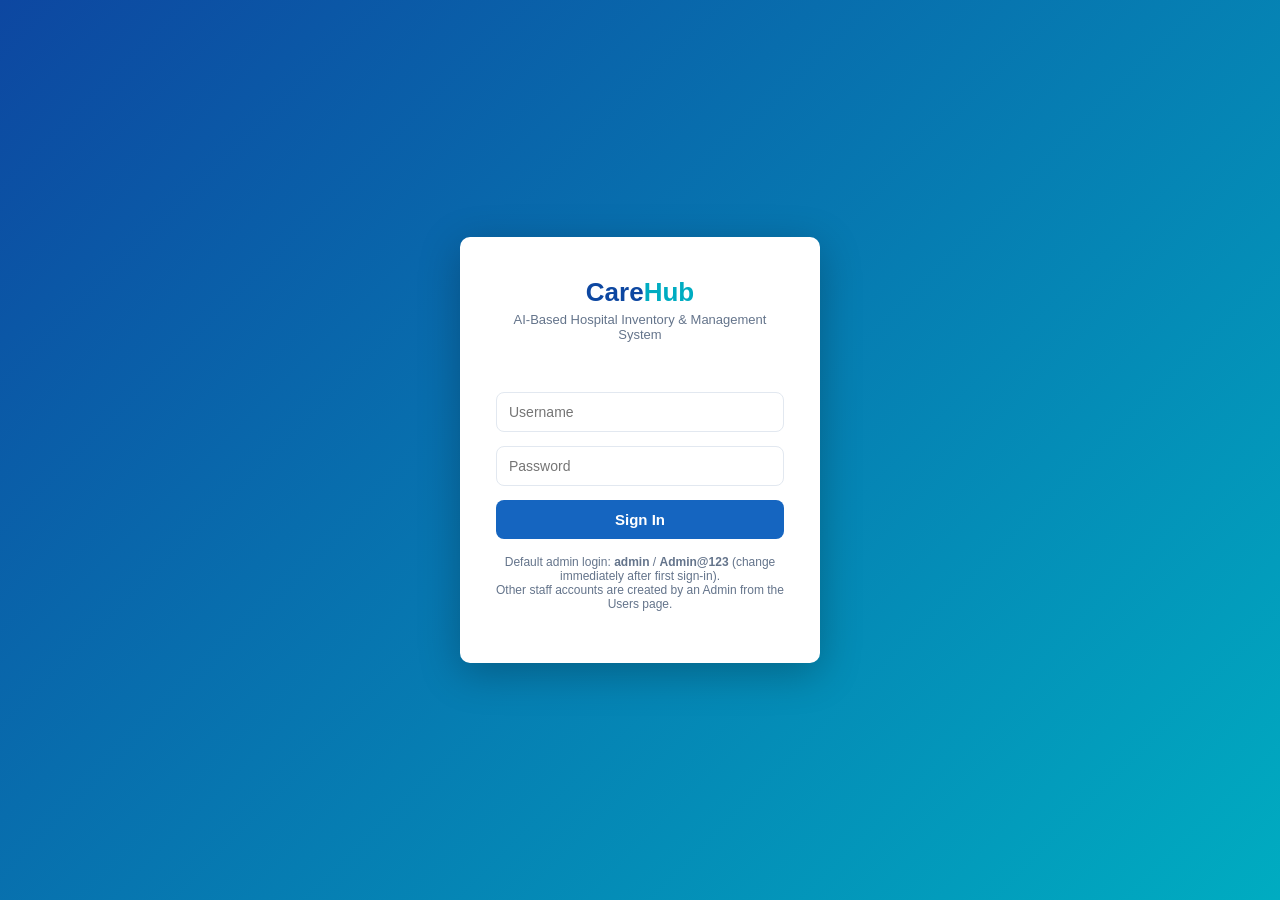
==== target/classes/static/index.html @ b456ff6e "Initial commit" ====
<!DOCTYPE html>
<html lang="en">
<head>
<meta charset="UTF-8" />
<title>CareHub</title>
</head>
<body>
  <script src="js/auth.js"></script>
  <script>
    window.location.href = currentUser() ? "dashboard.html" : "login.html";
  </script>
</body>
</html>
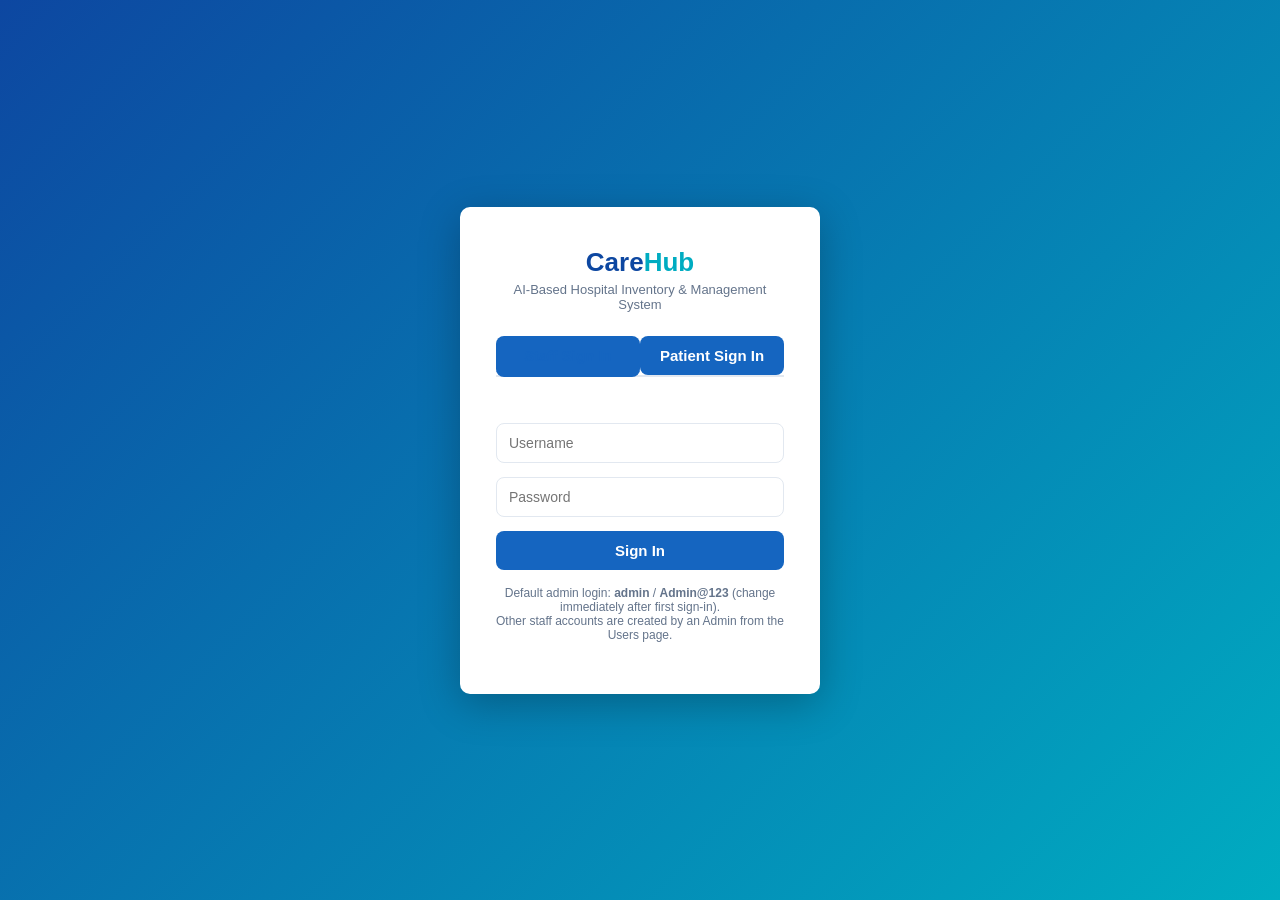
==== commit d4a13417: "Initial commit" ====
--- a/target/classes/static/index.html
+++ b/target/classes/static/index.html
@@ -7,7 +7,12 @@
 <body>
   <script src="js/auth.js"></script>
   <script>
-    window.location.href = currentUser() ? "dashboard.html" : "login.html";
+    const user = currentUser();
+    if (user) {
+      window.location.href = user.role === "Patient" ? "patient-dashboard.html" : "dashboard.html";
+    } else {
+      window.location.href = "login.html";
+    }
   </script>
 </body>
 </html>
